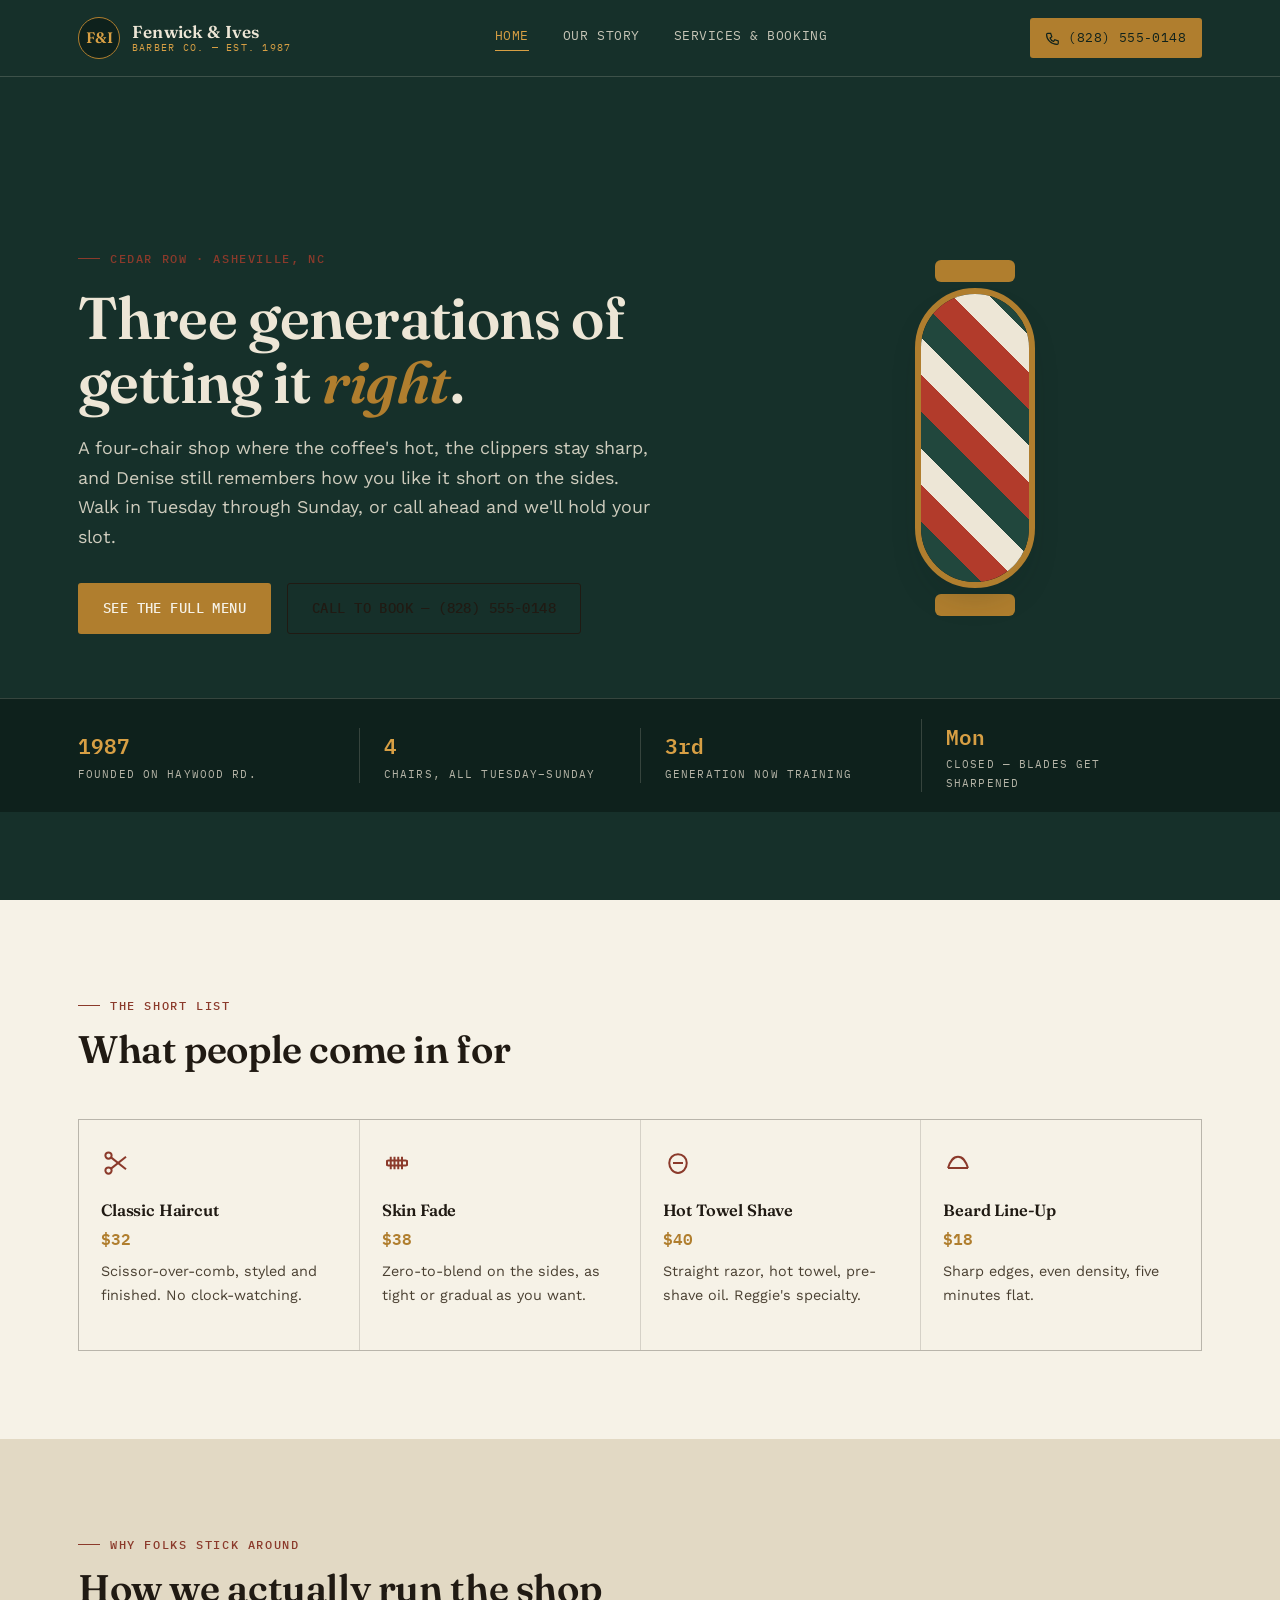
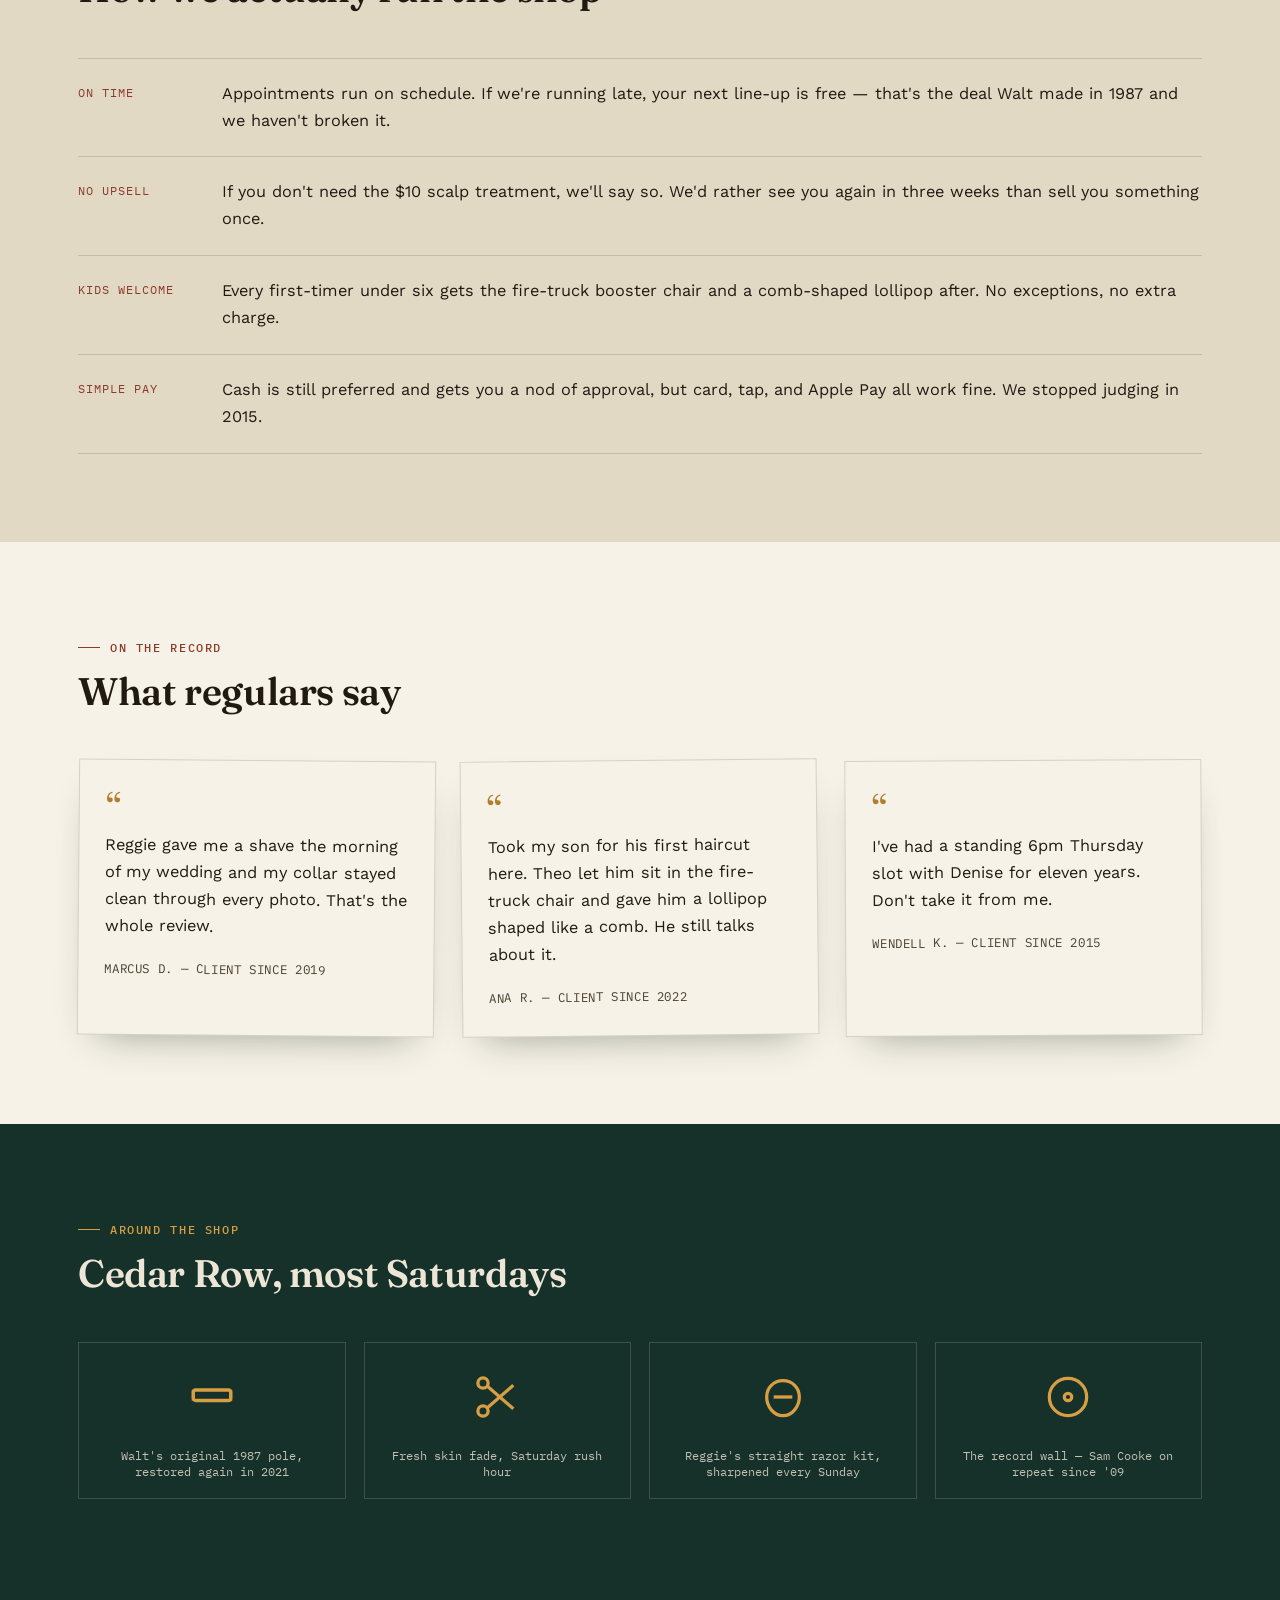
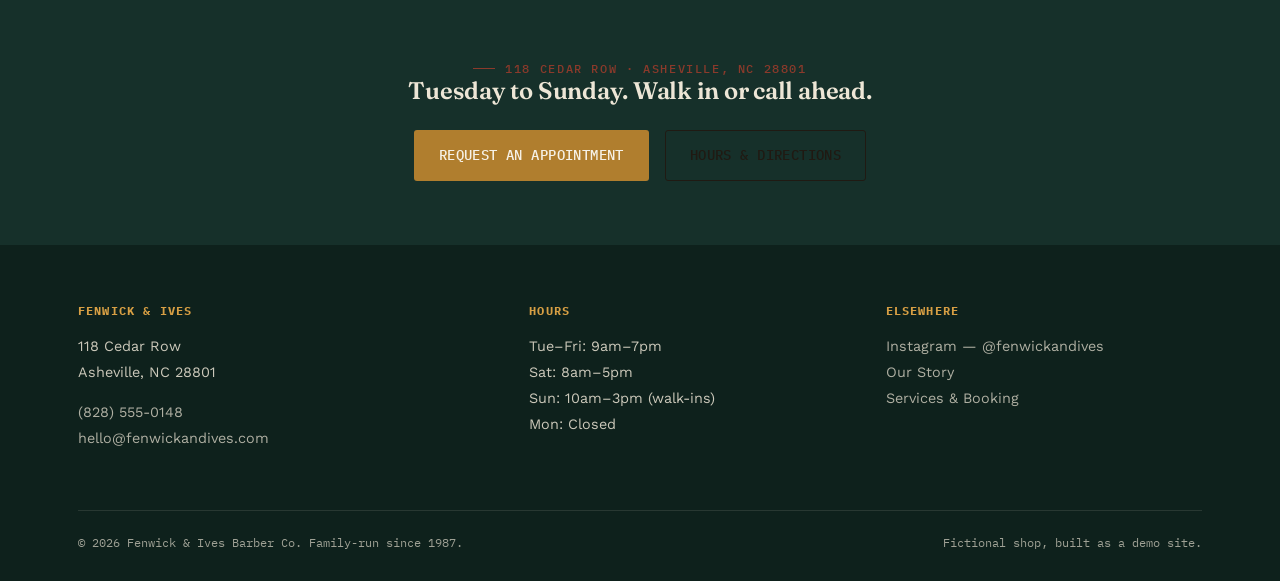
==== fenwick-ives-barbershop/index.html @ 1f832cba "Add Fenwick & Ives Barber Co. 3-page demo site A fictional, family-run Asheville barbershop (Home, O" ====
<!doctype html>
<html lang="en">
<head>
<meta charset="UTF-8">
<meta name="viewport" content="width=device-width, initial-scale=1.0">
<title>Fenwick &amp; Ives Barber Co. | Cedar Row, Asheville NC</title>
<meta name="description" content="Fenwick &amp; Ives Barber Co. — a family-run, four-chair barbershop on Cedar Row in Asheville, NC. Classic cuts, fades, hot towel shaves and beard work since 1987.">
<link rel="stylesheet" href="styles.css">
</head>
<body>

<header class="site-header">
  <div class="wrap">
    <a class="brand" href="index.html">
      <span class="brand-badge">F&amp;I</span>
      <span class="brand-text">
        <span class="brand-name">Fenwick &amp; Ives</span>
        <span class="brand-sub">Barber Co. — Est. 1987</span>
      </span>
    </a>
    <nav class="main-nav" id="main-nav">
      <a href="index.html" aria-current="page">Home</a>
      <a href="about.html">Our Story</a>
      <a href="services.html">Services &amp; Booking</a>
    </nav>
    <a class="nav-call" href="tel:+18285550148">
      <svg width="14" height="14" viewBox="0 0 24 24" fill="none" stroke="currentColor" stroke-width="2"><path d="M4 4h4l2 6-3 2c1 3 3 5 6 6l2-3 6 2v4c0 1-1 2-2 2C9 23 1 15 1 6c0-1 1-2 2-2z"/></svg>
      (828) 555-0148
    </a>
    <button class="nav-toggle" aria-label="Toggle navigation" aria-expanded="false">
      <svg width="18" height="18" viewBox="0 0 24 24" fill="none" stroke="currentColor" stroke-width="2"><line x1="3" y1="6" x2="21" y2="6"/><line x1="3" y1="12" x2="21" y2="12"/><line x1="3" y1="18" x2="21" y2="18"/></svg>
    </button>
  </div>
</header>

<section class="hero">
  <div class="wrap">
    <div>
      <span class="eyebrow">Cedar Row · Asheville, NC</span>
      <h1>Three generations of<br>getting it <em>right</em>.</h1>
      <p class="lede">A four-chair shop where the coffee's hot, the clippers stay sharp, and Denise still remembers how you like it short on the sides. Walk in Tuesday through Sunday, or call ahead and we'll hold your slot.</p>
      <div class="hero-actions">
        <a class="btn btn-brass" href="services.html">See the Full Menu</a>
        <a class="btn btn-line" href="tel:+18285550148">Call to Book — (828) 555-0148</a>
      </div>
    </div>
    <div class="hero-figure">
      <div class="pole-wrap">
        <div class="pole-cap"></div>
        <div class="pole"></div>
        <div class="pole-cap"></div>
      </div>
    </div>
  </div>
  <div class="ledger-strip">
    <div class="wrap">
      <div class="ledger-item"><div class="ledger-num mono">1987</div><div class="ledger-label">Founded on Haywood Rd.</div></div>
      <div class="ledger-item"><div class="ledger-num mono">4</div><div class="ledger-label">Chairs, all Tuesday–Sunday</div></div>
      <div class="ledger-item"><div class="ledger-num mono">3rd</div><div class="ledger-label">Generation now training</div></div>
      <div class="ledger-item"><div class="ledger-num mono">Mon</div><div class="ledger-label">Closed — blades get sharpened</div></div>
    </div>
  </div>
</section>

<section class="on-bone reveal">
  <div class="wrap">
    <div class="section-head">
      <span class="eyebrow">The Short List</span>
      <h2>What people come in for</h2>
    </div>
    <div class="teaser-grid">
      <div class="teaser-card">
        <svg viewBox="0 0 24 24" fill="none" stroke-width="1.6"><circle cx="6" cy="6" r="2.5"/><circle cx="6" cy="18" r="2.5"/><line x1="8" y1="7.5" x2="20" y2="17"/><line x1="8" y1="16.5" x2="20" y2="7"/></svg>
        <h4>Classic Haircut</h4>
        <div class="teaser-price mono">$32</div>
        <p>Scissor-over-comb, styled and finished. No clock-watching.</p>
      </div>
      <div class="teaser-card">
        <svg viewBox="0 0 24 24" fill="none" stroke-width="1.6"><rect x="4" y="10" width="16" height="4" rx="1"/><line x1="4" y1="10" x2="4" y2="14"/><line x1="20" y1="10" x2="20" y2="14"/><line x1="7" y1="7" x2="7" y2="17"/><line x1="10" y1="7" x2="10" y2="17"/><line x1="13" y1="7" x2="13" y2="17"/><line x1="16" y1="7" x2="16" y2="17"/></svg>
        <h4>Skin Fade</h4>
        <div class="teaser-price mono">$38</div>
        <p>Zero-to-blend on the sides, as tight or gradual as you want.</p>
      </div>
      <div class="teaser-card">
        <svg viewBox="0 0 24 24" fill="none" stroke-width="1.6"><path d="M5 12c0-4 3-7 7-7s7 3 7 7-3 8-7 8-7-4-7-8z"/><line x1="8" y1="12" x2="16" y2="12"/></svg>
        <h4>Hot Towel Shave</h4>
        <div class="teaser-price mono">$40</div>
        <p>Straight razor, hot towel, pre-shave oil. Reggie's specialty.</p>
      </div>
      <div class="teaser-card">
        <svg viewBox="0 0 24 24" fill="none" stroke-width="1.6"><path d="M4 16c2-6 4-9 8-9s6 3 8 9"/><line x1="4" y1="16" x2="20" y2="16"/></svg>
        <h4>Beard Line-Up</h4>
        <div class="teaser-price mono">$18</div>
        <p>Sharp edges, even density, five minutes flat.</p>
      </div>
    </div>
  </div>
</section>

<section class="on-dim reveal">
  <div class="wrap">
    <div class="section-head">
      <span class="eyebrow">Why Folks Stick Around</span>
      <h2>How we actually run the shop</h2>
    </div>
    <div class="value-list">
      <div class="value-row">
        <div class="value-tag mono">On Time</div>
        <p>Appointments run on schedule. If we're running late, your next line-up is free — that's the deal Walt made in 1987 and we haven't broken it.</p>
      </div>
      <div class="value-row">
        <div class="value-tag mono">No Upsell</div>
        <p>If you don't need the $10 scalp treatment, we'll say so. We'd rather see you again in three weeks than sell you something once.</p>
      </div>
      <div class="value-row">
        <div class="value-tag mono">Kids Welcome</div>
        <p>Every first-timer under six gets the fire-truck booster chair and a comb-shaped lollipop after. No exceptions, no extra charge.</p>
      </div>
      <div class="value-row">
        <div class="value-tag mono">Simple Pay</div>
        <p>Cash is still preferred and gets you a nod of approval, but card, tap, and Apple Pay all work fine. We stopped judging in 2015.</p>
      </div>
    </div>
  </div>
</section>

<section class="on-bone reveal">
  <div class="wrap">
    <div class="section-head">
      <span class="eyebrow">On The Record</span>
      <h2>What regulars say</h2>
    </div>
    <div class="quote-grid">
      <div class="quote-card">
        <div class="quote-mark">&ldquo;</div>
        <p class="quote-text">Reggie gave me a shave the morning of my wedding and my collar stayed clean through every photo. That's the whole review.</p>
        <div class="quote-attr">Marcus D. — client since 2019</div>
      </div>
      <div class="quote-card">
        <div class="quote-mark">&ldquo;</div>
        <p class="quote-text">Took my son for his first haircut here. Theo let him sit in the fire-truck chair and gave him a lollipop shaped like a comb. He still talks about it.</p>
        <div class="quote-attr">Ana R. — client since 2022</div>
      </div>
      <div class="quote-card">
        <div class="quote-mark">&ldquo;</div>
        <p class="quote-text">I've had a standing 6pm Thursday slot with Denise for eleven years. Don't take it from me.</p>
        <div class="quote-attr">Wendell K. — client since 2015</div>
      </div>
    </div>
  </div>
</section>

<section class="on-dark reveal">
  <div class="wrap">
    <div class="section-head">
      <span class="eyebrow">Around The Shop</span>
      <h2>Cedar Row, most Saturdays</h2>
    </div>
    <div class="gallery-grid">
      <div class="gallery-item">
        <svg viewBox="0 0 24 24" fill="none" stroke-width="1.4"><rect x="4" y="9" width="16" height="4.5" rx="1"/><line x1="4" y1="9" x2="4" y2="13.5"/><line x1="20" y1="9" x2="20" y2="13.5"/></svg>
        <div class="gallery-cap">Walt's original 1987 pole, restored again in 2021</div>
      </div>
      <div class="gallery-item">
        <svg viewBox="0 0 24 24" fill="none" stroke-width="1.4"><circle cx="6" cy="6" r="2.2"/><circle cx="6" cy="18" r="2.2"/><line x1="8" y1="7.5" x2="19" y2="17"/><line x1="8" y1="16.5" x2="19" y2="7"/></svg>
        <div class="gallery-cap">Fresh skin fade, Saturday rush hour</div>
      </div>
      <div class="gallery-item">
        <svg viewBox="0 0 24 24" fill="none" stroke-width="1.4"><path d="M5 12c0-4 3-7 7-7s7 3 7 7-3 8-7 8-7-4-7-8z"/><line x1="8" y1="12" x2="16" y2="12"/></svg>
        <div class="gallery-cap">Reggie's straight razor kit, sharpened every Sunday</div>
      </div>
      <div class="gallery-item">
        <svg viewBox="0 0 24 24" fill="none" stroke-width="1.4"><circle cx="12" cy="12" r="8"/><circle cx="12" cy="12" r="1.6"/></svg>
        <div class="gallery-cap">The record wall — Sam Cooke on repeat since '09</div>
      </div>
    </div>
  </div>
</section>

<section class="cta-band reveal">
  <div class="wrap">
    <span class="eyebrow">118 Cedar Row · Asheville, NC 28801</span>
    <h2>Tuesday to Sunday. Walk in or call ahead.</h2>
    <div class="btn-row">
      <a class="btn btn-brass" href="services.html#booking">Request an Appointment</a>
      <a class="btn btn-line" href="services.html#hours">Hours &amp; Directions</a>
    </div>
  </div>
</section>

<footer class="site-footer">
  <div class="wrap">
    <div class="footer-grid">
      <div>
        <h5>Fenwick &amp; Ives</h5>
        <p>118 Cedar Row<br>Asheville, NC 28801</p>
        <p><a href="tel:+18285550148">(828) 555-0148</a><br><a href="mailto:hello@fenwickandives.com">hello@fenwickandives.com</a></p>
      </div>
      <div>
        <h5>Hours</h5>
        <p>Tue–Fri: 9am–7pm<br>Sat: 8am–5pm<br>Sun: 10am–3pm (walk-ins)<br>Mon: Closed</p>
      </div>
      <div>
        <h5>Elsewhere</h5>
        <p><a href="#">Instagram — @fenwickandives</a><br><a href="about.html">Our Story</a><br><a href="services.html">Services &amp; Booking</a></p>
      </div>
    </div>
    <div class="footer-bottom">
      <span>&copy; 2026 Fenwick &amp; Ives Barber Co. Family-run since 1987.</span>
      <span>Fictional shop, built as a demo site.</span>
    </div>
  </div>
</footer>

<script src="script.js"></script>
</body>
</html>
---- fenwick-ives-barbershop/styles.css ----
/* Fenwick & Ives Barber Co. — brand stylesheet
   Fixed brand palette (pine / brass / bone) — not theme-adaptive by design,
   the way an actual small shop's site would be. */

@import url('https://fonts.googleapis.com/css2?family=Fraunces:ital,opsz,wght@0,9..144,300..900;1,9..144,300..900&family=Work+Sans:wght@400;500;600;700&family=IBM+Plex+Mono:wght@400;500;600&display=swap');

:root{
  --pine:#16302A;
  --pine-deep:#0E211C;
  --pine-soft:#21473D;
  --bone:#EDE6D6;
  --bone-dim:#E2D9C4;
  --paper:#F6F2E7;
  --ink:#201A13;
  --ink-soft:#4A4032;
  --brass:#B07E2E;
  --brass-bright:#D79F44;
  --clay:#8B3A2B;
  --line: rgba(32,26,19,0.15);
  --line-dark: rgba(237,230,214,0.18);
  --shadow: 0 18px 40px -22px rgba(14,33,28,0.45);
  --radius: 3px;
}

*,*::before,*::after{ box-sizing:border-box; }
html{ scroll-behavior:smooth; }
@media (prefers-reduced-motion: reduce){
  html{ scroll-behavior:auto; }
  *,*::before,*::after{ animation-duration:0.001ms !important; animation-iteration-count:1 !important; transition-duration:0.001ms !important; scroll-behavior:auto !important; }
}

body{
  margin:0;
  background:var(--paper);
  color:var(--ink);
  font-family:'Work Sans', ui-sans-serif, system-ui, sans-serif;
  font-size:1rem;
  line-height:1.65;
  -webkit-font-smoothing:antialiased;
}

img{ max-width:100%; display:block; }
a{ color:inherit; text-decoration:none; }
ul{ margin:0; padding:0; list-style:none; }
button{ font:inherit; }

.wrap{ max-width:1180px; margin:0 auto; padding:0 28px; }

h1,h2,h3,h4{
  font-family:'Fraunces', Georgia, serif;
  font-weight:600;
  line-height:1.08;
  letter-spacing:-0.01em;
  margin:0;
  text-wrap:balance;
  color:var(--ink);
}
em{ font-style:italic; color:var(--brass); }

.eyebrow{
  font-family:'IBM Plex Mono', ui-monospace, monospace;
  text-transform:uppercase;
  letter-spacing:0.14em;
  font-size:0.72rem;
  font-weight:500;
  color:var(--clay);
  display:inline-flex;
  align-items:center;
  gap:10px;
}
.eyebrow::before{
  content:"";
  width:22px; height:1px;
  background:var(--clay);
  display:inline-block;
}
.on-dark .eyebrow{ color:var(--brass-bright); }
.on-dark .eyebrow::before{ background:var(--brass-bright); }

.mono{ font-family:'IBM Plex Mono', ui-monospace, monospace; font-variant-numeric:tabular-nums; }

p.lede{ font-size:1.12rem; color:var(--ink-soft); max-width:52ch; }

/* ---------- buttons ---------- */
.btn{
  display:inline-flex; align-items:center; gap:10px;
  padding:13px 24px;
  font-family:'IBM Plex Mono', ui-monospace, monospace;
  font-size:0.86rem; font-weight:500; letter-spacing:0.03em; text-transform:uppercase;
  border-radius:var(--radius);
  border:1px solid transparent;
  cursor:pointer;
  transition:transform 0.15s ease, background-color 0.15s ease, color 0.15s ease, border-color 0.15s ease;
}
.btn:active{ transform:translateY(1px); }
.btn-brass{ background:var(--brass); color:var(--paper); }
.btn-brass:hover{ background:var(--brass-bright); }
.btn-line{ background:transparent; border-color:currentColor; color:var(--ink); }
.btn-line:hover{ background:var(--ink); color:var(--paper); }
.on-dark .btn-line{ color:var(--bone); }
.on-dark .btn-line:hover{ background:var(--bone); color:var(--pine-deep); }

/* ---------- header ---------- */
.site-header{
  position:sticky; top:0; z-index:50;
  background:var(--pine);
  border-bottom:1px solid var(--line-dark);
}
.site-header .wrap{
  display:flex; align-items:center; justify-content:space-between;
  height:76px;
}
.brand{ display:flex; align-items:center; gap:12px; color:var(--bone); }
.brand-badge{
  width:42px; height:42px; border-radius:50%;
  background:var(--pine-deep);
  border:1px solid var(--brass);
  display:flex; align-items:center; justify-content:center;
  font-family:'Fraunces', serif; font-weight:600; font-size:0.95rem; color:var(--brass-bright);
  flex:none;
}
.brand-text{ display:flex; flex-direction:column; line-height:1.15; }
.brand-name{ font-family:'Fraunces', serif; font-weight:600; font-size:1.08rem; letter-spacing:0.01em; }
.brand-sub{ font-family:'IBM Plex Mono', monospace; font-size:0.65rem; letter-spacing:0.12em; text-transform:uppercase; color:var(--brass-bright); }

.main-nav{ display:flex; align-items:center; gap:34px; }
.main-nav a{
  font-family:'IBM Plex Mono', monospace; font-size:0.82rem; letter-spacing:0.04em; text-transform:uppercase;
  color:var(--bone); opacity:0.82;
  padding-bottom:4px; border-bottom:1px solid transparent;
}
.main-nav a:hover{ opacity:1; border-color:var(--brass); }
.main-nav a[aria-current="page"]{ opacity:1; color:var(--brass-bright); border-color:var(--brass-bright); }

.nav-call{
  display:inline-flex; align-items:center; gap:8px;
  font-family:'IBM Plex Mono', monospace; font-size:0.82rem; letter-spacing:0.03em;
  color:var(--pine-deep); background:var(--brass);
  padding:9px 16px; border-radius:var(--radius);
}
.nav-call:hover{ background:var(--brass-bright); }

.nav-toggle{ display:none; background:none; border:1px solid var(--line-dark); color:var(--bone); border-radius:var(--radius); padding:8px 10px; }

@media (max-width: 860px){
  .main-nav{
    position:absolute; top:76px; left:0; right:0;
    background:var(--pine); border-bottom:1px solid var(--line-dark);
    flex-direction:column; align-items:flex-start; gap:0;
    padding:6px 28px 18px;
    display:none;
  }
  .main-nav.open{ display:flex; }
  .main-nav a{ width:100%; padding:12px 0; border-bottom:1px solid var(--line-dark); }
  .nav-toggle{ display:inline-flex; }
  .nav-call{ display:none; }
}

/* ---------- hero ---------- */
.hero{
  background:var(--pine);
  color:var(--bone);
  position:relative;
  overflow:hidden;
}
.hero .wrap{
  display:grid; grid-template-columns:1.15fr 0.85fr; gap:56px;
  align-items:center;
  padding-top:76px; padding-bottom:64px;
}
.hero h1{ color:var(--bone); font-size:clamp(2.4rem, 4.6vw, 4rem); margin-top:18px; }
.hero .lede{ color:var(--bone); opacity:0.86; margin-top:20px; }
.hero-actions{ display:flex; gap:16px; margin-top:32px; flex-wrap:wrap; }

.hero-figure{ display:flex; justify-content:center; }

.pole{
  width:120px; height:300px;
  border-radius:60px;
  border:6px solid var(--brass);
  overflow:hidden;
  position:relative;
  box-shadow:var(--shadow);
  background:var(--pine-deep);
}
.pole::before{
  content:"";
  position:absolute; inset:-40px -10px;
  background:repeating-linear-gradient(45deg,
    #b23b2b 0 26px,
    var(--bone) 26px 52px,
    var(--pine-soft) 52px 78px);
  animation:pole-spin 5s linear infinite;
}
@keyframes pole-spin{ from{ transform:translateY(0); } to{ transform:translateY(-104px); } }
.pole-cap{ width:80px; height:22px; background:var(--brass); border-radius:6px; margin:0 auto; }
.pole-wrap{ display:flex; flex-direction:column; align-items:center; gap:6px; }

.ledger-strip{
  background:var(--pine-deep);
  border-top:1px solid var(--line-dark);
}
.ledger-strip .wrap{
  display:flex; flex-wrap:wrap; gap:0;
  padding:20px 28px;
}
.ledger-item{
  flex:1 1 160px;
  padding:0 24px;
  border-left:1px solid var(--line-dark);
  color:var(--bone);
}
.ledger-item:first-child{ border-left:none; padding-left:0; }
.ledger-num{ font-family:'IBM Plex Mono', monospace; font-size:1.3rem; color:var(--brass-bright); font-weight:600; }
.ledger-label{ font-family:'IBM Plex Mono', monospace; font-size:0.7rem; letter-spacing:0.1em; text-transform:uppercase; opacity:0.75; margin-top:2px; }

/* ---------- sections ---------- */
section{ padding:88px 0; }
section.tight{ padding:64px 0; }
.section-head{ max-width:640px; margin-bottom:48px; }
.section-head h2{ font-size:clamp(1.8rem, 3vw, 2.5rem); margin-top:14px; }
.on-bone{ background:var(--paper); }
.on-dim{ background:var(--bone-dim); }
.on-dark{ background:var(--pine); color:var(--bone); }
.on-dark h2, .on-dark h3, .on-dark h4{ color:var(--bone); }
.on-dark p{ color:var(--bone); }

hr.rule{ border:none; border-top:1px solid var(--line); margin:0; }
.on-dark hr.rule{ border-top-color:var(--line-dark); }

/* service teaser grid */
.teaser-grid{ display:grid; grid-template-columns:repeat(4,1fr); gap:1px; background:var(--line); border:1px solid var(--line); }
.teaser-card{ background:var(--paper); padding:28px 22px; }
.teaser-card svg{ width:30px; height:30px; stroke:var(--clay); }
.teaser-card h4{ font-size:1.02rem; margin-top:16px; }
.teaser-price{ font-family:'IBM Plex Mono', monospace; color:var(--brass); font-weight:600; margin-top:6px; }
.teaser-card p{ color:var(--ink-soft); font-size:0.9rem; margin-top:8px; }
@media (max-width: 860px){ .teaser-grid{ grid-template-columns:repeat(2,1fr); } }
@media (max-width: 520px){ .teaser-grid{ grid-template-columns:1fr; } }

/* ledger value list */
.value-list{ display:flex; flex-direction:column; }
.value-row{
  display:grid; grid-template-columns:120px 1fr; gap:24px;
  padding:22px 0; border-top:1px solid var(--line);
}
.value-list .value-row:last-child{ border-bottom:1px solid var(--line); }
.value-tag{ font-family:'IBM Plex Mono', monospace; font-size:0.75rem; text-transform:uppercase; letter-spacing:0.08em; color:var(--clay); padding-top:2px; }
.value-row p{ margin:0; font-size:1.02rem; }

/* testimonials */
.quote-grid{ display:grid; grid-template-columns:repeat(3,1fr); gap:26px; }
.quote-card{
  background:var(--paper); border:1px solid var(--line);
  padding:28px 26px; position:relative;
  box-shadow:var(--shadow);
}
.quote-card:nth-child(2){ transform:rotate(-0.6deg); }
.quote-card:nth-child(1){ transform:rotate(0.5deg); }
.quote-card:nth-child(3){ transform:rotate(-0.3deg); }
.quote-mark{ font-family:'Fraunces', serif; font-size:2.4rem; color:var(--brass); line-height:1; }
.quote-text{ font-size:1.02rem; margin-top:6px; }
.quote-attr{ font-family:'IBM Plex Mono', monospace; font-size:0.78rem; color:var(--ink-soft); margin-top:18px; text-transform:uppercase; letter-spacing:0.05em; }
@media (max-width: 900px){ .quote-grid{ grid-template-columns:1fr; } .quote-card{ transform:none !important; } }

/* gallery (line-art, not photos) */
.gallery-grid{ display:grid; grid-template-columns:repeat(4,1fr); gap:18px; }
.gallery-item{ background:var(--pine); border:1px solid var(--line-dark); padding:26px 18px 18px; text-align:center; }
.gallery-item svg{ width:56px; height:56px; stroke:var(--brass-bright); margin:0 auto; }
.gallery-cap{ font-family:'IBM Plex Mono', monospace; font-size:0.72rem; color:var(--bone); opacity:0.8; margin-top:14px; line-height:1.4; }
@media (max-width: 860px){ .gallery-grid{ grid-template-columns:repeat(2,1fr); } }

/* team */
.team-grid{ display:grid; grid-template-columns:repeat(2,1fr); gap:1px; background:var(--line); border:1px solid var(--line); }
.team-card{ background:var(--paper); padding:30px; display:flex; gap:20px; }
.team-badge{
  flex:none; width:58px; height:58px; border-radius:50%;
  background:var(--pine); color:var(--brass-bright);
  display:flex; align-items:center; justify-content:center;
  font-family:'Fraunces', serif; font-weight:600; font-size:1.2rem;
  border:1px solid var(--brass);
}
.team-role{ font-family:'IBM Plex Mono', monospace; font-size:0.72rem; text-transform:uppercase; letter-spacing:0.08em; color:var(--clay); margin-top:4px; }
.team-card p{ margin-top:10px; font-size:0.95rem; color:var(--ink-soft); }
@media (max-width: 760px){ .team-grid{ grid-template-columns:1fr; } }

/* timeline */
.timeline{ display:flex; flex-direction:column; }
.tl-row{ display:grid; grid-template-columns:110px 1fr; gap:24px; padding:26px 0; border-top:1px solid var(--line-dark); }
.timeline .tl-row:last-child{ border-bottom:1px solid var(--line-dark); }
.tl-year{ font-family:'IBM Plex Mono', monospace; font-size:1.15rem; color:var(--brass-bright); font-weight:600; }
.tl-row h4{ color:var(--bone); font-size:1.05rem; }
.tl-row p{ color:var(--bone); opacity:0.85; margin-top:6px; font-size:0.95rem; }

/* pricing table */
.menu-block + .menu-block{ margin-top:52px; }
.menu-block h3{ font-size:1.3rem; }
.menu-list{ margin-top:18px; }
.menu-row{
  display:flex; align-items:baseline; justify-content:space-between; gap:18px;
  padding:14px 0; border-top:1px solid var(--line);
}
.menu-list .menu-row:last-child{ border-bottom:1px solid var(--line); }
.menu-row-name{ font-weight:600; }
.menu-row-desc{ display:block; font-weight:400; color:var(--ink-soft); font-size:0.88rem; margin-top:3px; }
.menu-row-fill{ flex:1; border-bottom:1px dotted var(--line); margin-bottom:6px; min-width:24px; }
.menu-row-price{ font-family:'IBM Plex Mono', monospace; font-weight:600; color:var(--brass); white-space:nowrap; }

.member-card{
  background:var(--pine); color:var(--bone); padding:34px;
  display:grid; grid-template-columns:1fr auto; gap:24px; align-items:center;
  margin-top:56px;
}
.member-card h3{ color:var(--bone); }
.member-price{ font-family:'IBM Plex Mono', monospace; font-size:1.6rem; color:var(--brass-bright); font-weight:600; text-align:right; }
.member-price small{ display:block; font-size:0.7rem; opacity:0.75; text-transform:uppercase; letter-spacing:0.08em; }
@media (max-width: 620px){ .member-card{ grid-template-columns:1fr; } .member-price{ text-align:left; } }

/* faq */
.faq-item{ border-top:1px solid var(--line); }
.faq-item:last-child{ border-bottom:1px solid var(--line); }
.faq-q{
  width:100%; text-align:left; background:none; border:none; cursor:pointer;
  display:flex; justify-content:space-between; align-items:center; gap:16px;
  padding:20px 0; font-family:'Fraunces', serif; font-size:1.08rem; color:var(--ink);
}
.faq-q .plus{ font-family:'IBM Plex Mono', monospace; color:var(--brass); font-size:1.2rem; flex:none; transition:transform 0.2s ease; }
.faq-item[data-open="true"] .plus{ transform:rotate(45deg); }
.faq-a{ max-height:0; overflow:hidden; transition:max-height 0.25s ease; }
.faq-a p{ padding:0 0 20px; color:var(--ink-soft); max-width:60ch; }

/* hours + map */
.info-grid{ display:grid; grid-template-columns:1fr 1fr; gap:56px; align-items:start; }
.hours-table{ width:100%; border-collapse:collapse; margin-top:16px; }
.hours-table td{ padding:9px 0; border-top:1px solid var(--line); font-family:'IBM Plex Mono', monospace; font-size:0.92rem; }
.hours-table tr:last-child td{ border-bottom:1px solid var(--line); }
.hours-table td:last-child{ text-align:right; }
.hours-closed{ color:var(--clay); }

.map-frame{
  border:1px solid var(--line); background:var(--bone-dim);
  aspect-ratio:4/3; position:relative; overflow:hidden;
}
.map-frame svg{ width:100%; height:100%; }

/* contact/booking form */
.form-grid{ display:grid; grid-template-columns:1fr 1fr; gap:20px; }
.form-grid .full{ grid-column:1 / -1; }
label{ display:block; font-family:'IBM Plex Mono', monospace; font-size:0.72rem; text-transform:uppercase; letter-spacing:0.08em; color:var(--ink-soft); margin-bottom:8px; }
input, select, textarea{
  width:100%; padding:12px 14px; font-family:'Work Sans', sans-serif; font-size:0.96rem;
  background:var(--paper); border:1px solid var(--line-dark, var(--line)); border:1px solid #cbbfa2;
  border-radius:var(--radius); color:var(--ink);
}
input:focus, select:focus, textarea:focus{ outline:2px solid var(--brass); outline-offset:1px; }
textarea{ resize:vertical; min-height:96px; }
.form-note{ font-size:0.86rem; color:var(--ink-soft); margin-top:18px; }
.confirm-box{
  display:none; background:var(--pine); color:var(--bone); padding:22px 24px; margin-top:22px;
  border-left:4px solid var(--brass-bright);
}
.confirm-box.show{ display:block; }
@media (max-width: 760px){ .info-grid{ grid-template-columns:1fr; } .form-grid{ grid-template-columns:1fr; } }

/* cta band */
.cta-band{
  background:var(--pine); color:var(--bone);
  padding:64px 0; text-align:center;
}
.cta-band h2{ color:var(--bone); }
.cta-band .btn-row{ display:flex; gap:16px; justify-content:center; margin-top:26px; flex-wrap:wrap; }

/* footer */
.site-footer{ background:var(--pine-deep); color:var(--bone); padding:56px 0 28px; }
.footer-grid{ display:grid; grid-template-columns:1.3fr 1fr 1fr; gap:40px; }
.footer-grid h5{ font-family:'IBM Plex Mono', monospace; font-size:0.72rem; text-transform:uppercase; letter-spacing:0.1em; color:var(--brass-bright); margin:0 0 14px; }
.footer-grid p, .footer-grid a{ font-size:0.9rem; color:var(--bone); opacity:0.85; line-height:1.8; }
.footer-grid a:hover{ opacity:1; text-decoration:underline; }
.footer-bottom{
  margin-top:44px; padding-top:22px; border-top:1px solid var(--line-dark);
  display:flex; justify-content:space-between; flex-wrap:wrap; gap:10px;
  font-family:'IBM Plex Mono', monospace; font-size:0.75rem; opacity:0.65;
}
@media (max-width: 760px){ .footer-grid{ grid-template-columns:1fr; } }

/* reveal-on-scroll */
.reveal{ opacity:0; transform:translateY(16px); transition:opacity 0.6s ease, transform 0.6s ease; }
.reveal.in{ opacity:1; transform:none; }

@media (max-width: 900px){
  .hero .wrap{ grid-template-columns:1fr; }
  .hero-figure{ order:-1; }
  .pole{ width:90px; height:200px; }
  .quote-grid{ }
}
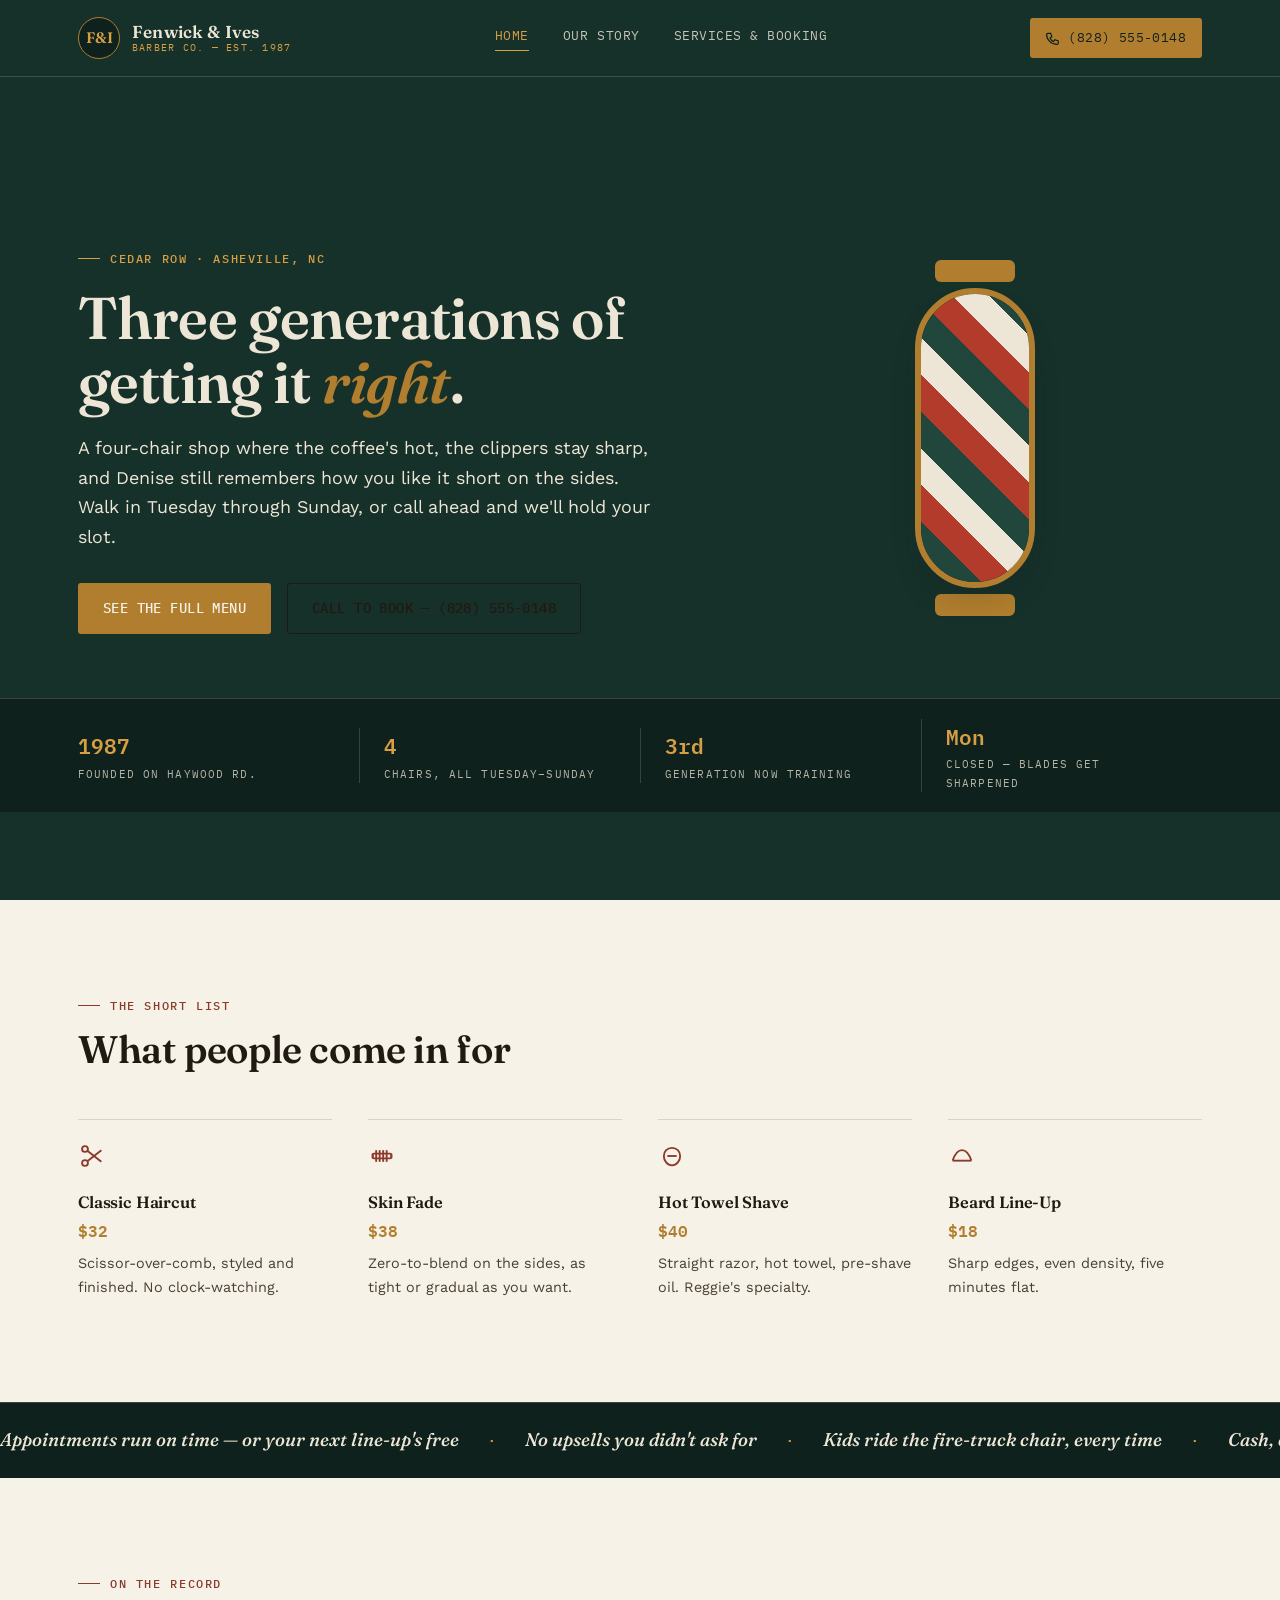
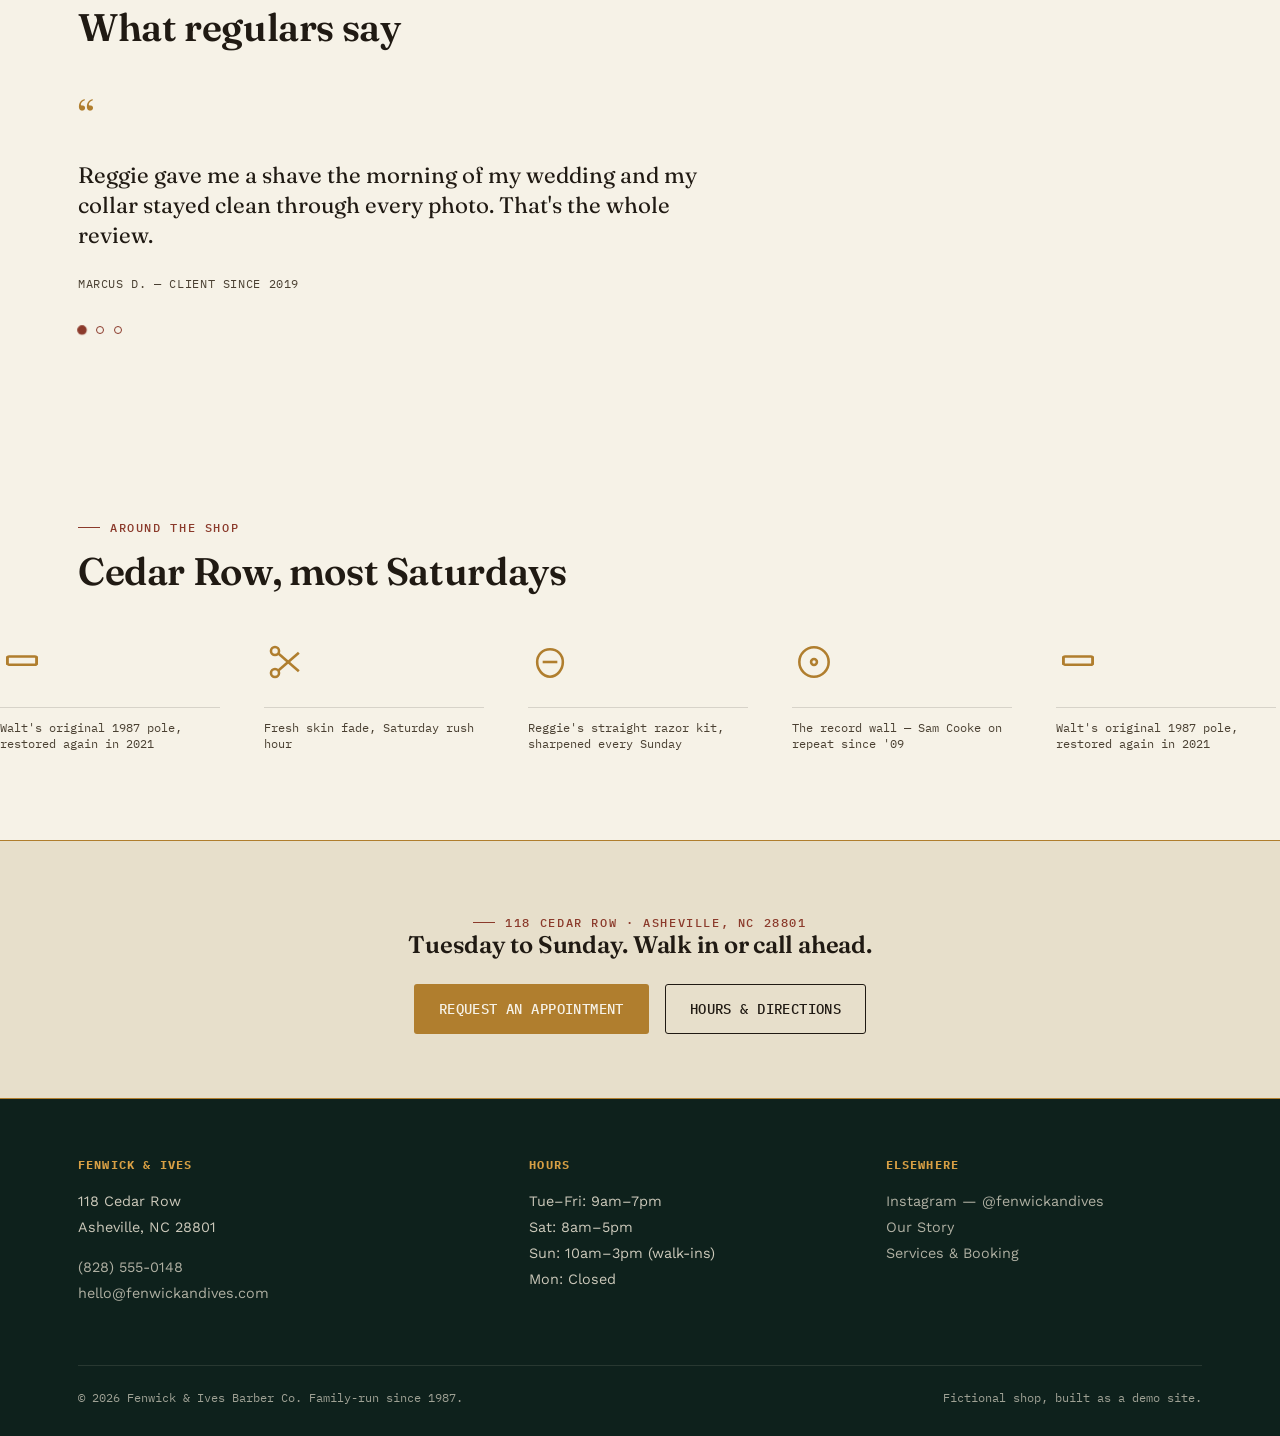
==== commit 351ded00: "Simplify visual system and add real motion throughout Drop boxed card grids in favor of one calm pap" ====
--- a/fenwick-ives-barbershop/index.html
+++ b/fenwick-ives-barbershop/index.html
@@ -36,7 +36,7 @@
 <section class="hero">
   <div class="wrap">
     <div>
-      <span class="eyebrow">Cedar Row · Asheville, NC</span>
+      <span class="eyebrow hero-eyebrow">Cedar Row · Asheville, NC</span>
       <h1>Three generations of<br>getting it <em>right</em>.</h1>
       <p class="lede">A four-chair shop where the coffee's hot, the clippers stay sharp, and Denise still remembers how you like it short on the sides. Walk in Tuesday through Sunday, or call ahead and we'll hold your slot.</p>
       <div class="hero-actions">
@@ -52,42 +52,42 @@
       </div>
     </div>
   </div>
-  <div class="ledger-strip">
+  <div class="stat-strip">
     <div class="wrap">
-      <div class="ledger-item"><div class="ledger-num mono">1987</div><div class="ledger-label">Founded on Haywood Rd.</div></div>
-      <div class="ledger-item"><div class="ledger-num mono">4</div><div class="ledger-label">Chairs, all Tuesday–Sunday</div></div>
-      <div class="ledger-item"><div class="ledger-num mono">3rd</div><div class="ledger-label">Generation now training</div></div>
-      <div class="ledger-item"><div class="ledger-num mono">Mon</div><div class="ledger-label">Closed — blades get sharpened</div></div>
-    </div>
-  </div>
-</section>
-
-<section class="on-bone reveal">
-  <div class="wrap">
-    <div class="section-head">
+      <div class="stat-item"><div class="stat-num mono" data-count-to="1987" data-count-from="1900">1900</div><div class="stat-label">Founded on Haywood Rd.</div></div>
+      <div class="stat-item"><div class="stat-num mono" data-count-to="4" data-count-from="0">0</div><div class="stat-label">Chairs, all Tuesday–Sunday</div></div>
+      <div class="stat-item"><div class="stat-num mono">3rd</div><div class="stat-label">Generation now training</div></div>
+      <div class="stat-item"><div class="stat-num mono">Mon</div><div class="stat-label">Closed — blades get sharpened</div></div>
+    </div>
+  </div>
+</section>
+
+<section class="on-bone">
+  <div class="wrap">
+    <div class="section-head reveal">
       <span class="eyebrow">The Short List</span>
       <h2>What people come in for</h2>
     </div>
-    <div class="teaser-grid">
-      <div class="teaser-card">
+    <div class="teaser-grid" data-reveal-group>
+      <div class="teaser-card reveal">
         <svg viewBox="0 0 24 24" fill="none" stroke-width="1.6"><circle cx="6" cy="6" r="2.5"/><circle cx="6" cy="18" r="2.5"/><line x1="8" y1="7.5" x2="20" y2="17"/><line x1="8" y1="16.5" x2="20" y2="7"/></svg>
         <h4>Classic Haircut</h4>
         <div class="teaser-price mono">$32</div>
         <p>Scissor-over-comb, styled and finished. No clock-watching.</p>
       </div>
-      <div class="teaser-card">
+      <div class="teaser-card reveal">
         <svg viewBox="0 0 24 24" fill="none" stroke-width="1.6"><rect x="4" y="10" width="16" height="4" rx="1"/><line x1="4" y1="10" x2="4" y2="14"/><line x1="20" y1="10" x2="20" y2="14"/><line x1="7" y1="7" x2="7" y2="17"/><line x1="10" y1="7" x2="10" y2="17"/><line x1="13" y1="7" x2="13" y2="17"/><line x1="16" y1="7" x2="16" y2="17"/></svg>
         <h4>Skin Fade</h4>
         <div class="teaser-price mono">$38</div>
         <p>Zero-to-blend on the sides, as tight or gradual as you want.</p>
       </div>
-      <div class="teaser-card">
+      <div class="teaser-card reveal">
         <svg viewBox="0 0 24 24" fill="none" stroke-width="1.6"><path d="M5 12c0-4 3-7 7-7s7 3 7 7-3 8-7 8-7-4-7-8z"/><line x1="8" y1="12" x2="16" y2="12"/></svg>
         <h4>Hot Towel Shave</h4>
         <div class="teaser-price mono">$40</div>
         <p>Straight razor, hot towel, pre-shave oil. Reggie's specialty.</p>
       </div>
-      <div class="teaser-card">
+      <div class="teaser-card reveal">
         <svg viewBox="0 0 24 24" fill="none" stroke-width="1.6"><path d="M4 16c2-6 4-9 8-9s6 3 8 9"/><line x1="4" y1="16" x2="20" y2="16"/></svg>
         <h4>Beard Line-Up</h4>
         <div class="teaser-price mono">$18</div>
@@ -97,32 +97,20 @@
   </div>
 </section>
 
-<section class="on-dim reveal">
-  <div class="wrap">
-    <div class="section-head">
-      <span class="eyebrow">Why Folks Stick Around</span>
-      <h2>How we actually run the shop</h2>
-    </div>
-    <div class="value-list">
-      <div class="value-row">
-        <div class="value-tag mono">On Time</div>
-        <p>Appointments run on schedule. If we're running late, your next line-up is free — that's the deal Walt made in 1987 and we haven't broken it.</p>
-      </div>
-      <div class="value-row">
-        <div class="value-tag mono">No Upsell</div>
-        <p>If you don't need the $10 scalp treatment, we'll say so. We'd rather see you again in three weeks than sell you something once.</p>
-      </div>
-      <div class="value-row">
-        <div class="value-tag mono">Kids Welcome</div>
-        <p>Every first-timer under six gets the fire-truck booster chair and a comb-shaped lollipop after. No exceptions, no extra charge.</p>
-      </div>
-      <div class="value-row">
-        <div class="value-tag mono">Simple Pay</div>
-        <p>Cash is still preferred and gets you a nod of approval, but card, tap, and Apple Pay all work fine. We stopped judging in 2015.</p>
-      </div>
-    </div>
-  </div>
-</section>
+<div class="ticker">
+  <div class="ticker-track">
+    <span class="ticker-item">Appointments run on time — or your next line-up's free</span><span class="ticker-dot">·</span>
+    <span class="ticker-item">No upsells you didn't ask for</span><span class="ticker-dot">·</span>
+    <span class="ticker-item">Kids ride the fire-truck chair, every time</span><span class="ticker-dot">·</span>
+    <span class="ticker-item">Cash, card, tap, or Apple Pay — no judgment</span><span class="ticker-dot">·</span>
+    <span class="ticker-item">Same shop, same chairs, since 1987</span><span class="ticker-dot">·</span>
+    <span class="ticker-item">Appointments run on time — or your next line-up's free</span><span class="ticker-dot">·</span>
+    <span class="ticker-item">No upsells you didn't ask for</span><span class="ticker-dot">·</span>
+    <span class="ticker-item">Kids ride the fire-truck chair, every time</span><span class="ticker-dot">·</span>
+    <span class="ticker-item">Cash, card, tap, or Apple Pay — no judgment</span><span class="ticker-dot">·</span>
+    <span class="ticker-item">Same shop, same chairs, since 1987</span><span class="ticker-dot">·</span>
+  </div>
+</div>
 
 <section class="on-bone reveal">
   <div class="wrap">
@@ -130,33 +118,40 @@
       <span class="eyebrow">On The Record</span>
       <h2>What regulars say</h2>
     </div>
-    <div class="quote-grid">
-      <div class="quote-card">
+    <div class="quote-carousel">
+      <blockquote class="quote-slide active">
         <div class="quote-mark">&ldquo;</div>
         <p class="quote-text">Reggie gave me a shave the morning of my wedding and my collar stayed clean through every photo. That's the whole review.</p>
         <div class="quote-attr">Marcus D. — client since 2019</div>
-      </div>
-      <div class="quote-card">
+      </blockquote>
+      <blockquote class="quote-slide">
         <div class="quote-mark">&ldquo;</div>
         <p class="quote-text">Took my son for his first haircut here. Theo let him sit in the fire-truck chair and gave him a lollipop shaped like a comb. He still talks about it.</p>
         <div class="quote-attr">Ana R. — client since 2022</div>
-      </div>
-      <div class="quote-card">
+      </blockquote>
+      <blockquote class="quote-slide">
         <div class="quote-mark">&ldquo;</div>
         <p class="quote-text">I've had a standing 6pm Thursday slot with Denise for eleven years. Don't take it from me.</p>
         <div class="quote-attr">Wendell K. — client since 2015</div>
-      </div>
-    </div>
-  </div>
-</section>
-
-<section class="on-dark reveal">
+      </blockquote>
+      <div class="quote-dots">
+        <button class="dot active" aria-label="Testimonial 1"></button>
+        <button class="dot" aria-label="Testimonial 2"></button>
+        <button class="dot" aria-label="Testimonial 3"></button>
+      </div>
+    </div>
+  </div>
+</section>
+
+<section class="on-bone reveal">
   <div class="wrap">
     <div class="section-head">
       <span class="eyebrow">Around The Shop</span>
       <h2>Cedar Row, most Saturdays</h2>
     </div>
-    <div class="gallery-grid">
+  </div>
+  <div class="marquee">
+    <div class="marquee-track">
       <div class="gallery-item">
         <svg viewBox="0 0 24 24" fill="none" stroke-width="1.4"><rect x="4" y="9" width="16" height="4.5" rx="1"/><line x1="4" y1="9" x2="4" y2="13.5"/><line x1="20" y1="9" x2="20" y2="13.5"/></svg>
         <div class="gallery-cap">Walt's original 1987 pole, restored again in 2021</div>
@@ -170,6 +165,22 @@
         <div class="gallery-cap">Reggie's straight razor kit, sharpened every Sunday</div>
       </div>
       <div class="gallery-item">
+        <svg viewBox="0 0 24 24" fill="none" stroke-width="1.4"><circle cx="12" cy="12" r="8"/><circle cx="12" cy="12" r="1.6"/></svg>
+        <div class="gallery-cap">The record wall — Sam Cooke on repeat since '09</div>
+      </div>
+      <div class="gallery-item" aria-hidden="true">
+        <svg viewBox="0 0 24 24" fill="none" stroke-width="1.4"><rect x="4" y="9" width="16" height="4.5" rx="1"/><line x1="4" y1="9" x2="4" y2="13.5"/><line x1="20" y1="9" x2="20" y2="13.5"/></svg>
+        <div class="gallery-cap">Walt's original 1987 pole, restored again in 2021</div>
+      </div>
+      <div class="gallery-item" aria-hidden="true">
+        <svg viewBox="0 0 24 24" fill="none" stroke-width="1.4"><circle cx="6" cy="6" r="2.2"/><circle cx="6" cy="18" r="2.2"/><line x1="8" y1="7.5" x2="19" y2="17"/><line x1="8" y1="16.5" x2="19" y2="7"/></svg>
+        <div class="gallery-cap">Fresh skin fade, Saturday rush hour</div>
+      </div>
+      <div class="gallery-item" aria-hidden="true">
+        <svg viewBox="0 0 24 24" fill="none" stroke-width="1.4"><path d="M5 12c0-4 3-7 7-7s7 3 7 7-3 8-7 8-7-4-7-8z"/><line x1="8" y1="12" x2="16" y2="12"/></svg>
+        <div class="gallery-cap">Reggie's straight razor kit, sharpened every Sunday</div>
+      </div>
+      <div class="gallery-item" aria-hidden="true">
         <svg viewBox="0 0 24 24" fill="none" stroke-width="1.4"><circle cx="12" cy="12" r="8"/><circle cx="12" cy="12" r="1.6"/></svg>
         <div class="gallery-cap">The record wall — Sam Cooke on repeat since '09</div>
       </div>
--- a/fenwick-ives-barbershop/styles.css
+++ b/fenwick-ives-barbershop/styles.css
@@ -1,6 +1,9 @@
 /* Fenwick & Ives Barber Co. — brand stylesheet
    Fixed brand palette (pine / brass / bone) — not theme-adaptive by design,
-   the way an actual small shop's site would be. */
+   the way an actual small shop's site would be. Dark pine is used only for
+   the header, hero, ticker strip and footer — everything else lives on one
+   calm paper surface with hairline rules, so the whole site reads as one
+   simple system instead of a stack of different card styles. */
 
 @import url('https://fonts.googleapis.com/css2?family=Fraunces:ital,opsz,wght@0,9..144,300..900;1,9..144,300..900&family=Work+Sans:wght@400;500;600;700&family=IBM+Plex+Mono:wght@400;500;600&display=swap');
 
@@ -9,17 +12,18 @@
   --pine-deep:#0E211C;
   --pine-soft:#21473D;
   --bone:#EDE6D6;
-  --bone-dim:#E2D9C4;
+  --bone-dim:#E7DFCB;
   --paper:#F6F2E7;
   --ink:#201A13;
   --ink-soft:#4A4032;
   --brass:#B07E2E;
   --brass-bright:#D79F44;
   --clay:#8B3A2B;
-  --line: rgba(32,26,19,0.15);
+  --line: rgba(32,26,19,0.14);
   --line-dark: rgba(237,230,214,0.18);
   --shadow: 0 18px 40px -22px rgba(14,33,28,0.45);
   --radius: 3px;
+  --ease: cubic-bezier(.22,.9,.32,1);
 }
 
 *,*::before,*::after{ box-sizing:border-box; }
@@ -37,7 +41,10 @@
   font-size:1rem;
   line-height:1.65;
   -webkit-font-smoothing:antialiased;
-}
+  opacity:0;
+  animation:body-in 0.7s var(--ease) 0.05s forwards;
+}
+@keyframes body-in{ from{ opacity:0; transform:translateY(6px);} to{ opacity:1; transform:none; } }
 
 img{ max-width:100%; display:block; }
 a{ color:inherit; text-decoration:none; }
@@ -74,8 +81,8 @@
   background:var(--clay);
   display:inline-block;
 }
-.on-dark .eyebrow{ color:var(--brass-bright); }
-.on-dark .eyebrow::before{ background:var(--brass-bright); }
+.on-dark .eyebrow, .hero .eyebrow{ color:var(--brass-bright); }
+.on-dark .eyebrow::before, .hero .eyebrow::before{ background:var(--brass-bright); }
 
 .mono{ font-family:'IBM Plex Mono', ui-monospace, monospace; font-variant-numeric:tabular-nums; }
 
@@ -90,13 +97,14 @@
   border-radius:var(--radius);
   border:1px solid transparent;
   cursor:pointer;
-  transition:transform 0.15s ease, background-color 0.15s ease, color 0.15s ease, border-color 0.15s ease;
-}
-.btn:active{ transform:translateY(1px); }
+  transition:transform 0.25s var(--ease), background-color 0.2s ease, color 0.2s ease, border-color 0.2s ease, box-shadow 0.25s var(--ease);
+}
 .btn-brass{ background:var(--brass); color:var(--paper); }
-.btn-brass:hover{ background:var(--brass-bright); }
+.btn-brass:hover{ background:var(--brass-bright); transform:translateY(-2px); box-shadow:0 10px 22px -10px rgba(176,126,46,0.55); }
+.btn-brass:active{ transform:translateY(0); }
 .btn-line{ background:transparent; border-color:currentColor; color:var(--ink); }
-.btn-line:hover{ background:var(--ink); color:var(--paper); }
+.btn-line:hover{ background:var(--ink); color:var(--paper); transform:translateY(-2px); }
+.btn-line:active{ transform:translateY(0); }
 .on-dark .btn-line{ color:var(--bone); }
 .on-dark .btn-line:hover{ background:var(--bone); color:var(--pine-deep); }
 
@@ -105,12 +113,16 @@
   position:sticky; top:0; z-index:50;
   background:var(--pine);
   border-bottom:1px solid var(--line-dark);
+  transition:height 0.25s var(--ease);
 }
 .site-header .wrap{
   display:flex; align-items:center; justify-content:space-between;
   height:76px;
-}
-.brand{ display:flex; align-items:center; gap:12px; color:var(--bone); }
+  transition:height 0.25s var(--ease);
+}
+.site-header.scrolled .wrap{ height:60px; }
+
+.brand{ display:flex; align-items:center; gap:12px; color:var(--bone); cursor:pointer; }
 .brand-badge{
   width:42px; height:42px; border-radius:50%;
   background:var(--pine-deep);
@@ -118,40 +130,59 @@
   display:flex; align-items:center; justify-content:center;
   font-family:'Fraunces', serif; font-weight:600; font-size:0.95rem; color:var(--brass-bright);
   flex:none;
-}
+  transition:transform 0.4s var(--ease), border-color 0.3s ease;
+}
+.brand:hover .brand-badge{ transform:rotate(-14deg); border-color:var(--brass-bright); }
 .brand-text{ display:flex; flex-direction:column; line-height:1.15; }
 .brand-name{ font-family:'Fraunces', serif; font-weight:600; font-size:1.08rem; letter-spacing:0.01em; }
 .brand-sub{ font-family:'IBM Plex Mono', monospace; font-size:0.65rem; letter-spacing:0.12em; text-transform:uppercase; color:var(--brass-bright); }
 
 .main-nav{ display:flex; align-items:center; gap:34px; }
 .main-nav a{
+  position:relative;
   font-family:'IBM Plex Mono', monospace; font-size:0.82rem; letter-spacing:0.04em; text-transform:uppercase;
   color:var(--bone); opacity:0.82;
-  padding-bottom:4px; border-bottom:1px solid transparent;
-}
-.main-nav a:hover{ opacity:1; border-color:var(--brass); }
-.main-nav a[aria-current="page"]{ opacity:1; color:var(--brass-bright); border-color:var(--brass-bright); }
+  padding-bottom:4px;
+  cursor:pointer;
+}
+.main-nav a::after{
+  content:"";
+  position:absolute; left:0; right:100%; bottom:0; height:1px;
+  background:var(--brass-bright);
+  transition:right 0.3s var(--ease);
+}
+.main-nav a:hover{ opacity:1; }
+.main-nav a:hover::after{ right:0; }
+.main-nav a[aria-current="page"]{ opacity:1; color:var(--brass-bright); }
+.main-nav a[aria-current="page"]::after{ right:0; background:var(--brass-bright); }
 
 .nav-call{
   display:inline-flex; align-items:center; gap:8px;
   font-family:'IBM Plex Mono', monospace; font-size:0.82rem; letter-spacing:0.03em;
   color:var(--pine-deep); background:var(--brass);
   padding:9px 16px; border-radius:var(--radius);
-}
-.nav-call:hover{ background:var(--brass-bright); }
-
-.nav-toggle{ display:none; background:none; border:1px solid var(--line-dark); color:var(--bone); border-radius:var(--radius); padding:8px 10px; }
+  transition:background-color 0.2s ease, transform 0.25s var(--ease);
+}
+.nav-call:hover{ background:var(--brass-bright); transform:translateY(-2px); }
+
+.nav-toggle{ display:none; background:none; border:1px solid var(--line-dark); color:var(--bone); border-radius:var(--radius); padding:8px 10px; cursor:pointer; }
+.nav-toggle svg line{ transition:transform 0.25s var(--ease), opacity 0.2s ease; transform-origin:12px 12px; }
+.nav-toggle[aria-expanded="true"] svg line:nth-child(1){ transform:translateY(6px) rotate(45deg); }
+.nav-toggle[aria-expanded="true"] svg line:nth-child(2){ opacity:0; }
+.nav-toggle[aria-expanded="true"] svg line:nth-child(3){ transform:translateY(-6px) rotate(-45deg); }
 
 @media (max-width: 860px){
   .main-nav{
     position:absolute; top:76px; left:0; right:0;
     background:var(--pine); border-bottom:1px solid var(--line-dark);
     flex-direction:column; align-items:flex-start; gap:0;
-    padding:6px 28px 18px;
-    display:none;
+    padding:0 28px;
+    max-height:0; overflow:hidden;
+    transition:max-height 0.35s var(--ease);
   }
-  .main-nav.open{ display:flex; }
+  .main-nav.open{ max-height:260px; padding:6px 28px 18px; }
   .main-nav a{ width:100%; padding:12px 0; border-bottom:1px solid var(--line-dark); }
+  .main-nav a::after{ display:none; }
   .nav-toggle{ display:inline-flex; }
   .nav-call{ display:none; }
 }
@@ -172,8 +203,25 @@
 .hero .lede{ color:var(--bone); opacity:0.86; margin-top:20px; }
 .hero-actions{ display:flex; gap:16px; margin-top:32px; flex-wrap:wrap; }
 
+.hero-eyebrow, .hero h1, .hero .lede, .hero-actions{
+  opacity:0; transform:translateY(16px);
+  animation:hero-in 0.7s var(--ease) forwards;
+}
+.hero-eyebrow{ animation-delay:0.1s; }
+.hero h1{ animation-delay:0.22s; }
+.hero .lede{ animation-delay:0.34s; }
+.hero-actions{ animation-delay:0.46s; }
+@keyframes hero-in{ to{ opacity:1; transform:none; } }
+
 .hero-figure{ display:flex; justify-content:center; }
-
+.pole-wrap{
+  display:flex; flex-direction:column; align-items:center; gap:6px;
+  transform-origin:bottom center;
+  animation:pole-sway 6s ease-in-out infinite;
+  opacity:0; animation:pole-sway 6s ease-in-out 0.6s infinite, pole-fade 0.8s var(--ease) 0.5s forwards;
+}
+@keyframes pole-fade{ to{ opacity:1; } }
+@keyframes pole-sway{ 0%,100%{ transform:rotate(-1.4deg); } 50%{ transform:rotate(1.4deg); } }
 .pole{
   width:120px; height:300px;
   border-radius:60px;
@@ -182,6 +230,11 @@
   position:relative;
   box-shadow:var(--shadow);
   background:var(--pine-deep);
+  animation:pole-glow 3.4s ease-in-out infinite;
+}
+@keyframes pole-glow{
+  0%,100%{ box-shadow:var(--shadow), 0 0 0 rgba(215,159,68,0); }
+  50%{ box-shadow:var(--shadow), 0 0 28px rgba(215,159,68,0.35); }
 }
 .pole::before{
   content:"";
@@ -194,25 +247,25 @@
 }
 @keyframes pole-spin{ from{ transform:translateY(0); } to{ transform:translateY(-104px); } }
 .pole-cap{ width:80px; height:22px; background:var(--brass); border-radius:6px; margin:0 auto; }
-.pole-wrap{ display:flex; flex-direction:column; align-items:center; gap:6px; }
-
-.ledger-strip{
+
+/* ---------- ticker (home only) ---------- */
+.ticker{
   background:var(--pine-deep);
   border-top:1px solid var(--line-dark);
-}
-.ledger-strip .wrap{
-  display:flex; flex-wrap:wrap; gap:0;
-  padding:20px 28px;
-}
-.ledger-item{
-  flex:1 1 160px;
-  padding:0 24px;
-  border-left:1px solid var(--line-dark);
-  color:var(--bone);
-}
-.ledger-item:first-child{ border-left:none; padding-left:0; }
-.ledger-num{ font-family:'IBM Plex Mono', monospace; font-size:1.3rem; color:var(--brass-bright); font-weight:600; }
-.ledger-label{ font-family:'IBM Plex Mono', monospace; font-size:0.7rem; letter-spacing:0.1em; text-transform:uppercase; opacity:0.75; margin-top:2px; }
+  overflow:hidden;
+  padding:22px 0;
+}
+.ticker-track{
+  display:flex; align-items:center; gap:28px; width:max-content;
+  animation:ticker-scroll 26s linear infinite;
+}
+.ticker:hover .ticker-track{ animation-play-state:paused; }
+@keyframes ticker-scroll{ from{ transform:translateX(0); } to{ transform:translateX(-50%); } }
+.ticker-item{
+  font-family:'Fraunces', serif; font-style:italic; font-weight:500;
+  font-size:1.15rem; color:var(--bone); white-space:nowrap;
+}
+.ticker-dot{ color:var(--brass-bright); font-family:'IBM Plex Mono', monospace; }
 
 /* ---------- sections ---------- */
 section{ padding:88px 0; }
@@ -228,69 +281,93 @@
 hr.rule{ border:none; border-top:1px solid var(--line); margin:0; }
 .on-dark hr.rule{ border-top-color:var(--line-dark); }
 
-/* service teaser grid */
-.teaser-grid{ display:grid; grid-template-columns:repeat(4,1fr); gap:1px; background:var(--line); border:1px solid var(--line); }
-.teaser-card{ background:var(--paper); padding:28px 22px; }
-.teaser-card svg{ width:30px; height:30px; stroke:var(--clay); }
+/* stat strip (ledger numbers, sits under hero) */
+.stat-strip{ background:var(--pine-deep); border-top:1px solid var(--line-dark); }
+.stat-strip .wrap{ display:flex; flex-wrap:wrap; gap:0; padding:20px 28px; }
+.stat-item{ flex:1 1 160px; padding:0 24px; border-left:1px solid var(--line-dark); color:var(--bone); }
+.stat-item:first-child{ border-left:none; padding-left:0; }
+.stat-num{ font-family:'IBM Plex Mono', monospace; font-size:1.3rem; color:var(--brass-bright); font-weight:600; }
+.stat-label{ font-family:'IBM Plex Mono', monospace; font-size:0.7rem; letter-spacing:0.1em; text-transform:uppercase; opacity:0.75; margin-top:2px; }
+
+/* quick-service rows (icon over hairline, no boxes) */
+.teaser-grid{ display:grid; grid-template-columns:repeat(4,1fr); gap:36px; }
+.teaser-card{ padding-top:22px; border-top:1px solid var(--line); }
+.teaser-card svg{ width:28px; height:28px; stroke:var(--clay); transition:transform 0.35s var(--ease), stroke 0.25s ease; }
+.teaser-card:hover svg{ transform:scale(1.15) rotate(-6deg); stroke:var(--brass); }
 .teaser-card h4{ font-size:1.02rem; margin-top:16px; }
 .teaser-price{ font-family:'IBM Plex Mono', monospace; color:var(--brass); font-weight:600; margin-top:6px; }
 .teaser-card p{ color:var(--ink-soft); font-size:0.9rem; margin-top:8px; }
 @media (max-width: 860px){ .teaser-grid{ grid-template-columns:repeat(2,1fr); } }
 @media (max-width: 520px){ .teaser-grid{ grid-template-columns:1fr; } }
 
-/* ledger value list */
+/* ledger value list (About: house rules) */
 .value-list{ display:flex; flex-direction:column; }
-.value-row{
-  display:grid; grid-template-columns:120px 1fr; gap:24px;
-  padding:22px 0; border-top:1px solid var(--line);
-}
+.value-row{ display:grid; grid-template-columns:120px 1fr; gap:24px; padding:22px 0; border-top:1px solid var(--line); }
 .value-list .value-row:last-child{ border-bottom:1px solid var(--line); }
 .value-tag{ font-family:'IBM Plex Mono', monospace; font-size:0.75rem; text-transform:uppercase; letter-spacing:0.08em; color:var(--clay); padding-top:2px; }
 .value-row p{ margin:0; font-size:1.02rem; }
 
-/* testimonials */
-.quote-grid{ display:grid; grid-template-columns:repeat(3,1fr); gap:26px; }
-.quote-card{
-  background:var(--paper); border:1px solid var(--line);
-  padding:28px 26px; position:relative;
-  box-shadow:var(--shadow);
-}
-.quote-card:nth-child(2){ transform:rotate(-0.6deg); }
-.quote-card:nth-child(1){ transform:rotate(0.5deg); }
-.quote-card:nth-child(3){ transform:rotate(-0.3deg); }
-.quote-mark{ font-family:'Fraunces', serif; font-size:2.4rem; color:var(--brass); line-height:1; }
-.quote-text{ font-size:1.02rem; margin-top:6px; }
-.quote-attr{ font-family:'IBM Plex Mono', monospace; font-size:0.78rem; color:var(--ink-soft); margin-top:18px; text-transform:uppercase; letter-spacing:0.05em; }
-@media (max-width: 900px){ .quote-grid{ grid-template-columns:1fr; } .quote-card{ transform:none !important; } }
-
-/* gallery (line-art, not photos) */
-.gallery-grid{ display:grid; grid-template-columns:repeat(4,1fr); gap:18px; }
-.gallery-item{ background:var(--pine); border:1px solid var(--line-dark); padding:26px 18px 18px; text-align:center; }
-.gallery-item svg{ width:56px; height:56px; stroke:var(--brass-bright); margin:0 auto; }
-.gallery-cap{ font-family:'IBM Plex Mono', monospace; font-size:0.72rem; color:var(--bone); opacity:0.8; margin-top:14px; line-height:1.4; }
-@media (max-width: 860px){ .gallery-grid{ grid-template-columns:repeat(2,1fr); } }
-
-/* team */
-.team-grid{ display:grid; grid-template-columns:repeat(2,1fr); gap:1px; background:var(--line); border:1px solid var(--line); }
-.team-card{ background:var(--paper); padding:30px; display:flex; gap:20px; }
+/* testimonial carousel */
+.quote-carousel{ position:relative; max-width:640px; min-height:220px; }
+.quote-slide{
+  position:absolute; inset:0;
+  opacity:0; transform:translateY(10px);
+  transition:opacity 0.5s var(--ease), transform 0.5s var(--ease);
+  pointer-events:none; margin:0;
+}
+.quote-slide.active{ opacity:1; transform:none; position:relative; pointer-events:auto; }
+.quote-mark{ font-family:'Fraunces', serif; font-size:2.6rem; color:var(--brass); line-height:1; }
+.quote-text{ font-family:'Fraunces', serif; font-size:1.4rem; font-weight:400; line-height:1.35; color:var(--ink); }
+.quote-attr{ font-family:'IBM Plex Mono', monospace; font-size:0.78rem; color:var(--ink-soft); margin-top:20px; text-transform:uppercase; letter-spacing:0.05em; }
+.quote-dots{ display:flex; gap:10px; margin-top:32px; }
+.quote-dots button{
+  width:8px; height:8px; border-radius:50%; border:1px solid var(--clay);
+  background:transparent; padding:0; cursor:pointer;
+  transition:background-color 0.25s ease, transform 0.25s var(--ease);
+}
+.quote-dots button.active{ background:var(--clay); transform:scale(1.2); }
+
+/* single pull-quote (About: press mention) */
+.pull-quote{
+  border-left:3px solid var(--brass);
+  padding:4px 0 4px 26px;
+  transition:padding-left 0.3s var(--ease);
+}
+.pull-quote:hover{ padding-left:34px; }
+
+/* gallery marquee (line-art, not photos) */
+.marquee{ overflow:hidden; }
+.marquee-track{ display:flex; gap:44px; width:max-content; animation:marquee-scroll 30s linear infinite; }
+.marquee:hover .marquee-track{ animation-play-state:paused; }
+@keyframes marquee-scroll{ from{ transform:translateX(0); } to{ transform:translateX(-50%); } }
+.gallery-item{ flex:none; width:220px; text-align:left; }
+.gallery-item svg{ width:44px; height:44px; stroke:var(--brass); transition:transform 0.3s var(--ease); }
+.gallery-item:hover svg{ transform:translateY(-4px); }
+.gallery-cap{ font-family:'IBM Plex Mono', monospace; font-size:0.72rem; color:var(--ink-soft); margin-top:14px; line-height:1.4; border-top:1px solid var(--line); padding-top:12px; }
+
+/* team (plain rows, no card boxes) */
+.team-grid{ display:grid; grid-template-columns:repeat(2,1fr); gap:36px 48px; }
+.team-card{ display:flex; gap:20px; padding-top:26px; border-top:1px solid var(--line); }
 .team-badge{
-  flex:none; width:58px; height:58px; border-radius:50%;
+  flex:none; width:52px; height:52px; border-radius:50%;
   background:var(--pine); color:var(--brass-bright);
   display:flex; align-items:center; justify-content:center;
-  font-family:'Fraunces', serif; font-weight:600; font-size:1.2rem;
+  font-family:'Fraunces', serif; font-weight:600; font-size:1.1rem;
   border:1px solid var(--brass);
-}
+  transition:transform 0.3s var(--ease);
+}
+.team-card:hover .team-badge{ transform:scale(1.08) rotate(-4deg); }
 .team-role{ font-family:'IBM Plex Mono', monospace; font-size:0.72rem; text-transform:uppercase; letter-spacing:0.08em; color:var(--clay); margin-top:4px; }
 .team-card p{ margin-top:10px; font-size:0.95rem; color:var(--ink-soft); }
 @media (max-width: 760px){ .team-grid{ grid-template-columns:1fr; } }
 
-/* timeline */
+/* timeline (on paper, ledger-book style) */
 .timeline{ display:flex; flex-direction:column; }
-.tl-row{ display:grid; grid-template-columns:110px 1fr; gap:24px; padding:26px 0; border-top:1px solid var(--line-dark); }
-.timeline .tl-row:last-child{ border-bottom:1px solid var(--line-dark); }
-.tl-year{ font-family:'IBM Plex Mono', monospace; font-size:1.15rem; color:var(--brass-bright); font-weight:600; }
-.tl-row h4{ color:var(--bone); font-size:1.05rem; }
-.tl-row p{ color:var(--bone); opacity:0.85; margin-top:6px; font-size:0.95rem; }
+.tl-row{ display:grid; grid-template-columns:100px 1fr; gap:24px; padding:26px 0; border-top:1px solid var(--line); }
+.timeline .tl-row:last-child{ border-bottom:1px solid var(--line); }
+.tl-year{ font-family:'IBM Plex Mono', monospace; font-size:1.15rem; color:var(--brass); font-weight:600; }
+.tl-row h4{ font-size:1.05rem; }
+.tl-row p{ color:var(--ink-soft); margin-top:6px; font-size:0.95rem; }
 
 /* pricing table */
 .menu-block + .menu-block{ margin-top:52px; }
@@ -299,8 +376,10 @@
 .menu-row{
   display:flex; align-items:baseline; justify-content:space-between; gap:18px;
   padding:14px 0; border-top:1px solid var(--line);
+  transition:padding-left 0.25s var(--ease), background-color 0.25s ease;
 }
 .menu-list .menu-row:last-child{ border-bottom:1px solid var(--line); }
+.menu-row:hover{ padding-left:10px; background:var(--bone-dim); }
 .menu-row-name{ font-weight:600; }
 .menu-row-desc{ display:block; font-weight:400; color:var(--ink-soft); font-size:0.88rem; margin-top:3px; }
 .menu-row-fill{ flex:1; border-bottom:1px dotted var(--line); margin-bottom:6px; min-width:24px; }
@@ -309,8 +388,16 @@
 .member-card{
   background:var(--pine); color:var(--bone); padding:34px;
   display:grid; grid-template-columns:1fr auto; gap:24px; align-items:center;
-  margin-top:56px;
-}
+  margin-top:56px; position:relative; overflow:hidden;
+}
+.member-card::before{
+  content:""; position:absolute; inset:0;
+  background:linear-gradient(115deg, transparent 40%, rgba(215,159,68,0.16) 50%, transparent 60%);
+  background-size:220% 100%; background-position:120% 0;
+  transition:background-position 1s var(--ease);
+  pointer-events:none;
+}
+.member-card:hover::before{ background-position:-20% 0; }
 .member-card h3{ color:var(--bone); }
 .member-price{ font-family:'IBM Plex Mono', monospace; font-size:1.6rem; color:var(--brass-bright); font-weight:600; text-align:right; }
 .member-price small{ display:block; font-size:0.7rem; opacity:0.75; text-transform:uppercase; letter-spacing:0.08em; }
@@ -323,10 +410,12 @@
   width:100%; text-align:left; background:none; border:none; cursor:pointer;
   display:flex; justify-content:space-between; align-items:center; gap:16px;
   padding:20px 0; font-family:'Fraunces', serif; font-size:1.08rem; color:var(--ink);
-}
-.faq-q .plus{ font-family:'IBM Plex Mono', monospace; color:var(--brass); font-size:1.2rem; flex:none; transition:transform 0.2s ease; }
+  transition:color 0.2s ease;
+}
+.faq-q:hover{ color:var(--brass); }
+.faq-q .plus{ font-family:'IBM Plex Mono', monospace; color:var(--brass); font-size:1.2rem; flex:none; transition:transform 0.3s var(--ease); }
 .faq-item[data-open="true"] .plus{ transform:rotate(45deg); }
-.faq-a{ max-height:0; overflow:hidden; transition:max-height 0.25s ease; }
+.faq-a{ max-height:0; overflow:hidden; transition:max-height 0.35s var(--ease); }
 .faq-a p{ padding:0 0 20px; color:var(--ink-soft); max-width:60ch; }
 
 /* hours + map */
@@ -337,11 +426,10 @@
 .hours-table td:last-child{ text-align:right; }
 .hours-closed{ color:var(--clay); }
 
-.map-frame{
-  border:1px solid var(--line); background:var(--bone-dim);
-  aspect-ratio:4/3; position:relative; overflow:hidden;
-}
+.map-frame{ border:1px solid var(--line); background:var(--paper); aspect-ratio:4/3; position:relative; overflow:hidden; }
 .map-frame svg{ width:100%; height:100%; }
+.map-pin{ transform-origin:150px 95px; animation:pin-pulse 2.4s ease-in-out infinite; }
+@keyframes pin-pulse{ 0%,100%{ transform:scale(1); } 50%{ transform:scale(1.18); } }
 
 /* contact/booking form */
 .form-grid{ display:grid; grid-template-columns:1fr 1fr; gap:20px; }
@@ -349,25 +437,30 @@
 label{ display:block; font-family:'IBM Plex Mono', monospace; font-size:0.72rem; text-transform:uppercase; letter-spacing:0.08em; color:var(--ink-soft); margin-bottom:8px; }
 input, select, textarea{
   width:100%; padding:12px 14px; font-family:'Work Sans', sans-serif; font-size:0.96rem;
-  background:var(--paper); border:1px solid var(--line-dark, var(--line)); border:1px solid #cbbfa2;
+  background:var(--paper); border:1px solid #cbbfa2;
   border-radius:var(--radius); color:var(--ink);
-}
-input:focus, select:focus, textarea:focus{ outline:2px solid var(--brass); outline-offset:1px; }
+  transition:border-color 0.2s ease, box-shadow 0.2s ease;
+}
+input:focus, select:focus, textarea:focus{ outline:none; border-color:var(--brass); box-shadow:0 0 0 3px rgba(176,126,46,0.18); }
 textarea{ resize:vertical; min-height:96px; }
 .form-note{ font-size:0.86rem; color:var(--ink-soft); margin-top:18px; }
 .confirm-box{
-  display:none; background:var(--pine); color:var(--bone); padding:22px 24px; margin-top:22px;
+  background:var(--pine); color:var(--bone); padding:22px 24px; margin-top:22px;
   border-left:4px solid var(--brass-bright);
-}
-.confirm-box.show{ display:block; }
+  max-height:0; opacity:0; overflow:hidden; padding-top:0; padding-bottom:0;
+  transition:max-height 0.4s var(--ease), opacity 0.4s var(--ease), padding 0.4s var(--ease);
+}
+.confirm-box.show{ max-height:200px; opacity:1; padding-top:22px; padding-bottom:22px; }
+
 @media (max-width: 760px){ .info-grid{ grid-template-columns:1fr; } .form-grid{ grid-template-columns:1fr; } }
 
-/* cta band */
+/* cta band — light, brass-bordered closing invitation before the dark footer */
 .cta-band{
-  background:var(--pine); color:var(--bone);
+  background:var(--bone-dim);
+  border-top:1px solid var(--brass);
+  border-bottom:1px solid var(--brass);
   padding:64px 0; text-align:center;
 }
-.cta-band h2{ color:var(--bone); }
 .cta-band .btn-row{ display:flex; gap:16px; justify-content:center; margin-top:26px; flex-wrap:wrap; }
 
 /* footer */
@@ -375,6 +468,7 @@
 .footer-grid{ display:grid; grid-template-columns:1.3fr 1fr 1fr; gap:40px; }
 .footer-grid h5{ font-family:'IBM Plex Mono', monospace; font-size:0.72rem; text-transform:uppercase; letter-spacing:0.1em; color:var(--brass-bright); margin:0 0 14px; }
 .footer-grid p, .footer-grid a{ font-size:0.9rem; color:var(--bone); opacity:0.85; line-height:1.8; }
+.footer-grid a{ transition:opacity 0.2s ease; }
 .footer-grid a:hover{ opacity:1; text-decoration:underline; }
 .footer-bottom{
   margin-top:44px; padding-top:22px; border-top:1px solid var(--line-dark);
@@ -383,13 +477,16 @@
 }
 @media (max-width: 760px){ .footer-grid{ grid-template-columns:1fr; } }
 
-/* reveal-on-scroll */
-.reveal{ opacity:0; transform:translateY(16px); transition:opacity 0.6s ease, transform 0.6s ease; }
+/* reveal-on-scroll, staggered by --i */
+.reveal{
+  opacity:0; transform:translateY(16px);
+  transition:opacity 0.6s var(--ease), transform 0.6s var(--ease);
+  transition-delay:calc(var(--i, 0) * 70ms);
+}
 .reveal.in{ opacity:1; transform:none; }
 
 @media (max-width: 900px){
   .hero .wrap{ grid-template-columns:1fr; }
   .hero-figure{ order:-1; }
   .pole{ width:90px; height:200px; }
-  .quote-grid{ }
-}
+}
